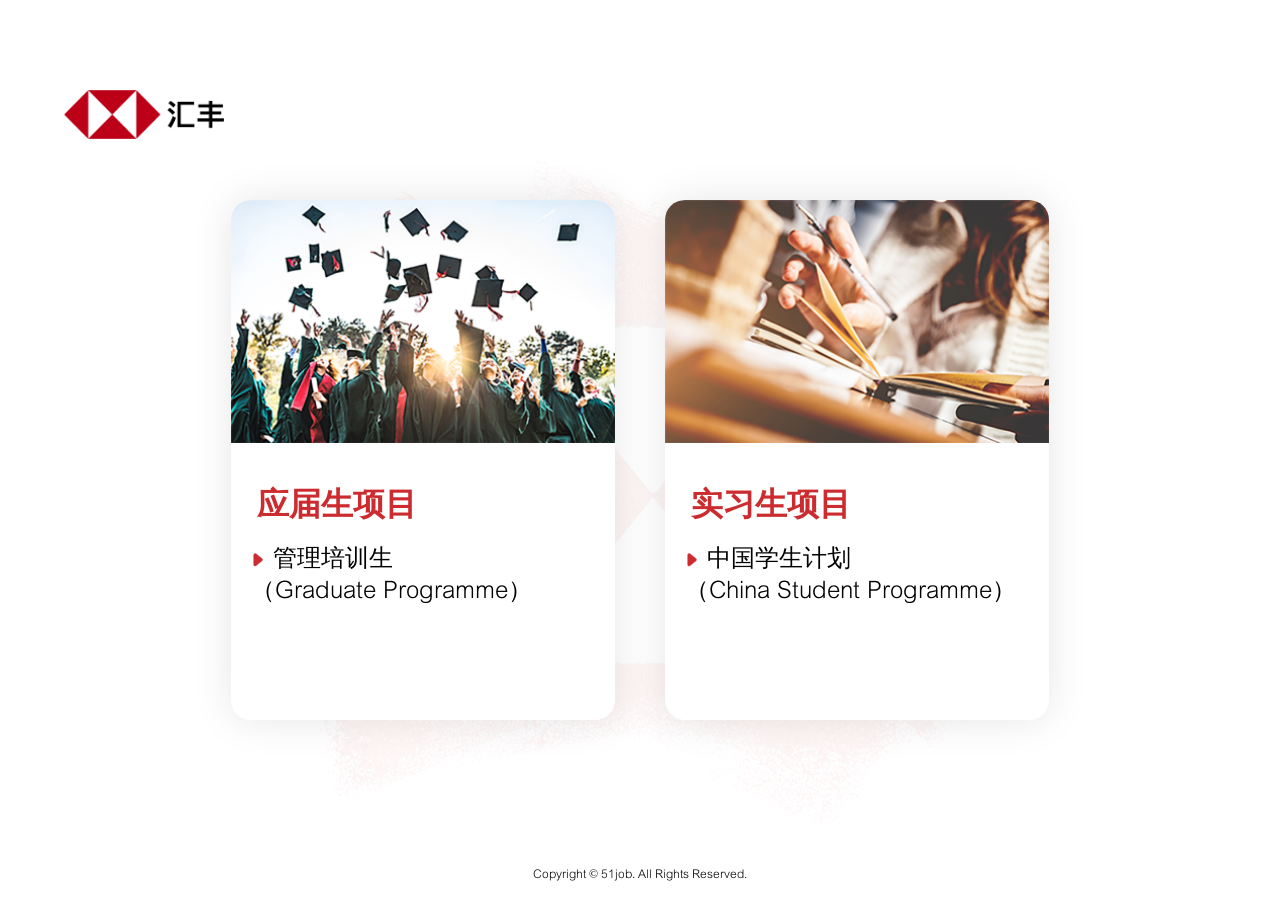
==== index.html @ 2a5f01be "修改banner" ====
<!DOCTYPE html>
<html lang="en">
<head>
  <!-- JSl70ee6Jeu8oxGMrnHo3wvqVj9bJJhqny8ovd8jeAdW8zS6lGyMfg4YvP5ZGYLPdS2XzC8arn1nfU9tlh5NT6Po3hvJfE0NNgPdnr4VinI= -->
  <!-- 是否使用数据接口：否 -->
  <meta charset="UTF-8">
  <meta name="viewport" content="width=device-width, initial-scale=1.0">
  <meta http-equiv="X-UA-Compatible" content="ie=edge">
  <meta http-equiv="Content-Type" content="text/html; charset=utf-8" />
  <meta name="viewport" content="width=device-width,initial-scale=1" />
  <title>汇丰银行2025校园招聘</title>
  <meta content="汇丰银行2025校园招聘，前程无忧为您提供最新招聘职位，校园招聘信息，面试技巧等。帮助您顺利踏入汇丰银行2025校园的大门，开启一段崭新的职业生涯。" name="description">
  <meta content="汇丰银行2025校园招聘,汇丰银行2025校园招聘信息,汇丰银行2025校园招聘" name="keywords">
  <meta http-equiv="expires" content="0">
  <meta http-equiv="pragma" content="no-cache">
  <meta http-equiv="cache-control" content="no-cache">
  <meta name="format-detection" content="telephone=no">
  <meta name="viewport" content="width=device-width,initial-scale=1,minimum-scale=1,maximum-scale=1,user-scalable=no" />
  <meta name="viewport" content="width=1280">
  <meta name="robots" content="all" />
  <meta http-equiv="cache-control" content="no-siteapp">
  <meta name="render" content="webkit|ie-comp|ie-stand">
  <link rel="stylesheet" href="./css/reset.min.css">
  <!-- <link rel="stylesheet" href="./css/style.css"> -->
  <!-- <script src="https://campus.51job.com/51job-ideal-cdn/ienv/2022d1d1d5/ienv.min.js"></script>
  <script src="https://campus.51job.com/51job-ideal-cdn/jquery/2022d1d12d4/jquery.min.js"></script> -->
  <script type="text/javascript">
    if (/(iPhone|iPad|iPod|iOS|Android)/i.test(navigator.userAgent)) {
      window.location.href="./m/index.html"
    } else {

    }
  </script>
  <!-- 51统计 -->
  <link rel="stylesheet" type="text/css" href="css/reset.min.css" />
  <script>
    var sId = "2bcb8d4c5956c9aa0345824df34c0d81";
    show = document.createElement("script");
    show.src = "//analysis.51job.com/show.js?" + sId;
    var headElement = document.getElementsByTagName("head")[0];
    headElement.appendChild(show);
   </script>
                   
  <style type="text/css">
    body{
      font-family: 'light';
    }
    /*版权*/
    .copyright {
      position: absolute;
      bottom:0;
      width: 100%;
      text-align: center;
      height: 50px;
      line-height: 50px;
      color: #000;
      font-size: 12px;
      z-index: 20;
    }

    #demo1{
      height: 100vh;
      width: 100%;
      position: relative;
      background: url(images/zsj.png) no-repeat top left/100% 100%;
    }
    .s1-content{
      height:  calc(100% - 160px); /* 设置容器高度为 100% */
      display: flex;
      flex-direction: column;
      justify-content: center; /* 水平居中 */
      align-items: center; /* 垂直居中 */

    }
    .navbox{
        display: flex;
        justify-content: center; /* 水平居中 */
        align-items: center; /* 垂直居中 */
        cursor: pointer;
    }
    .navbox .l,
    .navbox .r,
    .navbox .c{
      width: 384px;
	    height:520px;  
      background-color: #ffffff;
      box-shadow: 0px 0px 40px 0px 
        rgba(0, 0, 0, 0.1);
      border-radius: 20px;
      margin-top: 180px;
    }
    .navbox .l img,
    .navbox .r img,
    .navbox .c img{
      width: 100%;
      border-radius: 20px 20px 0px 0px;
    }
    .navbox .l{
      margin-right: 50px;
    }
    .navbox p{
      padding-left: 20px;
      padding-bottom: 15px;
      box-sizing: border-box;
      font-size: 24px;
    }
    .navbox h2{
      font-size: 32px;
	    color: #cc2c2f;
      padding: 36px 0px 15px 26px;
      box-sizing: border-box;
    }
    @media (max-width: 1200px) {
      .navbox .l,
      .navbox .r,
      .navbox .c{
        flex: 1;
        width: auto;
        height:520px;  
        background-color: #ffffff;
        box-shadow: 0px 0px 40px 0px 
          rgba(0, 0, 0, 0.1);
        border-radius: 20px;
        margin-top: 180px;
      }
    }
    .logo{
      position: absolute;
      top: 10%;
      left: 5%;
      box-sizing: border-box;
      width: 160px;
	    height: 49px;
    }
    .sjx{
      width: 15px !important;
      height: 15px !important;
      vertical-align: middle;
      /* margin-right: 15px; */
    }
    .navbox a{
      color: #000;
    }

    @font-face {
    font-family: light;
    src: url('../font/light.woff') format('truetype');
    }
  
  </style>
</head>

<body>
  <!-- <div class="ent">
    <a href="about.html"><img src="images/ent.png"></a>
  </div> -->
  <div id="demo1">
   
    <div class="s1-content">
      <img class="logo" alt="logo" src="images/logo.png" />
      <div class="navbox">
        <div class="l">
          <img alt="logo" src="images/pic1.png" />
          <h2>
            应届生项目
          </h2>
          <a href="about1.html">
           <p>
            <img class="sjx" src="images/sjx.png" />
            管理培训生<br>（Graduate Programme）
           </p>
          </a>
          <!-- <a href="about2.html">
            <p>
              <img class="sjx" src="images/sjx.png" />
              未来领袖计划<br>（Supernova Programme）
             </p>
          </a> -->
        </div>
        <div class="c">
          <img alt="logo" src="images/pic2.png" />
          <h2>
            实习生项目
          </h2>
          <!-- <a  href="sip.html">
            <p>
              <img class="sjx" src="images/sjx.png" />
              暑期实习生<br> （Summer Intern Programme）
            </p>
          </a> -->
          <a href="csp.html">
           <p>
            <img class="sjx" src="images/sjx.png" />
            <span>
              中国学生计划<br>
              （China Student Programme）
            </span>
           </p>
          </a>
        </div>
        <!-- <div class="r">
          <img alt="logo" src="images/pic3.jpg" />
          <h2>
            汇聚英才·成就未来
          </h2>
          <a target="_blank" href="https://campus.51job.com/competition">
           <p>
            <img class="sjx" src="images/sjx.png" />
            <span>
              汇丰中国未来商业领袖挑战赛
            </span>
           </p>
          </a>
        </div> -->
      </div>
    </div>
    <!-- <img class="slogan" alt="logo" src="images/slogan.png" /> -->
  </div>
  <div class="copyright">
    <p>
      Copyright © 51job. All Rights Reserved.
      <!-- <img src="images/hand.png" />未经51job.com同意，不得转载本网站之所有招聘信息及作品；无忧工作网版权所有&copy;1999-
      <script>
        document.write((new Date()).getFullYear())
      </script> -->
    </p>
  </div>
</body>


</html>
---- css/style.css ----
/*页面总宽度*/
#wrap{
    width: 100%;
    min-width: 1280px;
    margin: 0 auto;
}

/*主体内容宽度*/
.inner{
    width: 1200px;
    margin: 0 auto;
}

/*头部区域*/
.header{
    position: relative;
}
.top{
    position: fixed;
    z-index: 9;
    top: 0;
    width: 100%;
    background-color: rgba(0, 0, 0, 0.2);
}
.top .inner{
    width: 85%;
    height:72px;
    display: flex;
    align-items: center;
    justify-content: space-between;

}
.top .logo{
    float: left;
    cursor: pointer;
}
.top .logo img{
    /* width: 50%; */
}
.top .nav1{
    display: flex;
    justify-content: space-between;
    /* flex-wrap: wrap; */
    /* float: right; */
}
.top .nav1 li{
    /* float: left; */
    position: relative;
    width: 200px;

}
.top .nav1 li a{
    display: block;
    /* padding: 0px 30px; */
    /* padding: 0 36px; */
    height: 40px;
    line-height: 40px;
    font-size: 16px;
    color: #e0e0e0;
    text-align: center;
    transition: all .3s;
}
.top .nav1 li:last-child a{
    padding: 0 !important;
}
.top .nav1 li a.on, .top .nav1 li a:hover{
    /* background: #888; */
    color: #fff;
}
.top .nav1 li>a:hover::after,
.top .nav1 li>a.on:after {
    content: "";
    position: absolute;
    left: 50%;
    transform: translateX(-50%);
    bottom: -2px;
    width:60px;
    height: 3px;
    background-color: #ffffff;
}

.top2 {
    display: none;
    background-color: #fff;
}
.top .nav4 li a{
    display: block;
    width: 200px;
    /* padding: 0px 50px; */
    /* padding: 0 36px; */
    height: 40px;
    line-height: 40px;
    font-size: 16px;
    color: darkgray;
    text-align: center;
    transition: all .3s;
}
.top .nav1 li:nth-child(1) a{
    color: #fff;
}
.top .nav4 li:nth-child(1) a{
    color: #cc2c2f;
}
.top .nav4 li>a.on,.top .nav4 li>a:hover{
    color:  rgb(204, 44, 47);
}
.top .nav4 li>a:hover::after,
.top .nav4 li>a.on:after {
    background-color: rgb(204, 44, 47);
}

.top .nav3box{
    position: relative;
}
.top .nav3{
    width: 100%;
    color: #cc2c2f !important;
    background-color: #fff !important;
    position: absolute;
    text-align: center;
    min-height: 100px;
    top: 40px;
    border-radius: 8px;
    display: flex;
    align-items: center;
    justify-content: space-between;
    flex-direction: column;
    padding: 5px;
    box-sizing: border-box;
    font-size: 14px;
    display: none;
}
.top .nav3 div a{
    color: #cc2c2f !important;
    font-size: 14px;
}
.top .nav3 div{
    cursor: pointer;
    flex: 1;
    display: flex;
    align-items: center;
    justify-content: center;
    width: 100%;
}
.top .nav3 div:hover{
    border-radius: 8px;

    background-color: #cc2c2f;
}
.top .nav3 div a:hover{
    color: #fff !important;
}
.top .nav1 .nav3box:hover .nav3{
    display: flex;
    flex-direction: column;
}
/*banner*/
.banner img{
    width: 100%;
    vertical-align: bottom;
}

/*main*/
.main{
    background-color: #f2f2f2;
    position: relative;
    padding: 50px 0px;
    /* margin-top: 40px; */
}

/*title*/
.title{

}
.title h1{
    height: 36px;
    line-height: 36px;
    font-size: 18px;
    color: #fff;
    text-align: center;
}

/*contain*/
.container{
    margin-top: 24px;
}
.dsn{
    display: none;
}
.pjz{
    text-align: center;
}

/*content*/
.content{
    width: 1200px;
    min-height: 200px;
    font-size: 18px;
    background:#fff;
    border-radius: 12px;
    padding: 50px 20px;
    box-sizing: border-box;
    margin-bottom: 0.5rem;

}

.block {
    height:300px;
    background: #f47937;
    margin-bottom: 20px;
}


/*版权*/
.copyright{
    margin:0px auto 0;
    width:100%;
    height:50px;
    line-height:50px;
    text-align:center;
    color:#fff;
    font-size:12px;
    background: #cc2c2f;
}
.copyright img{
    vertical-align: text-bottom;
}

/*回到顶部*/
#goToTop { 
    position: fixed; right: 110px; z-index: 9000; bottom: 50px; 
}
#goToTop a { 
    background: none repeat scroll 0 0 #ddd; 
    /* border: 1px solid #CCCCCC;  */
    border-radius: 3px; 
    -webkit-border-radius: 12px; 
    color: #FF9966; 
    font-size: 14px; 
    text-decoration: none; 
    text-shadow: 0 1px 0 #999; 
    -webkit-text-shadow: 0 1px 0 #999; }
#goToTop a{
    padding: 7px;
    display: inline-block;
    letter-spacing: 10px;
    text-align: center;
}
#goToTop a:hover{
    background: none repeat scroll 0 0 #cc2c2f;
}

/*地图*/
.map{
    width: 100%;
    margin: 0 auto;
    height: 500px;
}
.map .map-div {
    width: 100%;
    height: 100%;
    position: relative;
    z-index: 1;
}

/*网页分享*/
.bdsharebuttonbox{
    position: fixed;
    left: 10px;
    bottom: 15px;
}
html, body {
    height: 100%; /* 设置 body 高度为 100% */
    margin: 0; /* 去除 body 的默认 margin */
    font-family: 'light';
  }


.nav2{
    position: absolute;
    top: 50px;
    right: 20px;
    width: 200px;
    height: 142px;
    background-color: #fff;
    border-radius: 12px;
}

@media screen and (max-width: 1600px) {
    .nav2{
        right: 0px;
        width: 150px;
    }
}

.qqicon img:nth-child(2){
    display: none;
}
.nav2 a{
    color: rgb(51, 51, 51);
}
.nav2 ul{
    height: 100%;
    /* padding: 30px 0px; */
    box-sizing: border-box;
    display: flex;
    flex-direction: column;
    justify-content: space-between;
    align-items: center;
}
.nav2 ul li{
    display: flex;
    align-items: center;
    justify-content: center;
    width: 90%;
    flex: 1;
    text-align: center;

}
.nav2 ul li:nth-child(1){
    border-bottom: solid 1px #999;
}
.nav2 ul li img{
    margin-right: 10px;
    vertical-align: middle;
}
.nav2 ul li a{
    width: 100%;
    height: 80%;
    text-align: center;
    display: flex;
    align-items: center;
    justify-content: flex-start;
    padding-left: 20px;
}
.nav2 ul li a:hover{
    background-color: #cc2c2f;
    color: #fff;
}
.titlebox{
    text-align: center;
    line-height:80px;
    padding-bottom: 30px;
}
.titlebox h2{
    /* font-size: 34px; */
    font-size: 36px;
    color: rgb(204, 44, 47);
    font-family:'Heavy';
}
.wlbox .titlebox h2{
    font-size: 44px;
}
.wlbox .titlebox p{
    font-size: 36px;
}
.wlbox .videobox video{
    margin: 0 0px 20px;
}
.titlebox p{
    font-size: 24px;
    color: rgb(51, 51, 51);
}

.readybox .font32{
    font-size: 32px;
    color: rgb(51, 51, 51);
    margin-bottom: 30px;
}
.readybox p{
    font-size: 16px;
    color: rgb(51, 51, 51);
}

.font32{
    font-size: 32px !important;
    color: rgb(51, 51, 51);
    margin-bottom: 30px;
    font-weight: normal !important;
}

/* 分类box */
.qqym .flbox{
    flex-wrap: wrap;
}
.qqym .flbox .fl{
    flex: 0 0 49%;
    margin-bottom: 15px;
}
.flbox{
    margin: 30px 0px;
    display: flex;
    justify-content: space-between;
}
.fl{
    flex: 1;
    background-color: #CC2C2F05;
    border-radius: 12px;
    min-height: 245px;
    margin-right: 5px;
    padding: 32px 12px 10px 0px;
    box-sizing: border-box;
}
.fl:last-child{
    margin-right: 0;
}
.fl .flbt{
    font-size: 20px;
    color: rgb(204, 44, 47);
    font-weight: bold;
    margin-bottom: 40px;
    padding-left: 22px;
}
.bm{
    height: 40px;
    line-height: 40px;
    display: flex;
    justify-content: space-between;
    align-items: center;
    padding-left: 22px;
    cursor: pointer;
    font-size: 16px;
}
.bm.on{
    color: #fff;
    border-radius: 8px;
    background-color: rgb(204, 44, 47);
}
.bm img{
    width: 36px;
    height: 20px;
    vertical-align: middle;
}
.jt2,.jt1{
    display: none;
}
.show{
    display: block;
}
.show2 span{
    line-height: 28px;
}

.jjbox p:nth-child(1),
.spbox p:nth-child(1){
    font-size: 26px;
    color: rgb(0, 0, 0);
    margin-bottom: 30px;
    font-weight: bold;
}
.jjbox p:nth-child(2),
.spbox p:nth-child(2){
    font-size: 16px;
    color: rgb(0, 0, 0);
    line-height: 35px;
    font-weight: normal;
}
.three-nav{
    margin: 50px 0px 0px;
    box-sizing: border-box;
    display: flex;
    justify-content: space-between;
    cursor: pointer;
}
.three-nav>div{
    flex: 1;
    font-size: 16px;
    height: 53px;
    text-align: center;
    line-height: 53px;
    border-radius: 16px 16px 0px 0px;
    background-color: rgba(0, 0, 0, 0.02);
}
.three-nav>div.on{
    color: #fff;
    background-color: #cc2c2f;
}
.three-content{
    font-size: 16px;
    padding: 29px 24px 32px 29px;
    transform-origin: 0% 0% 0px;
    margin-bottom: 39px;
    box-shadow: rgba(0, 0, 0, 0.04) 0px 0px 20px 0px;
    box-sizing: border-box;

    /* line-height: 30px; */
}
.three-content p{
    line-height: 28px;
    position: relative;
    padding-left: 15px;
}
.three-content p::after{
    content: "";
    position: absolute;
    left: 0%;
    top: 10px;
    width:7px;
    height: 7px;
    border-radius: 50%;
    background-color: #cc2c2f;
}
.videobox video{
    width: 100%;
    margin: 30px 0px;
    box-sizing: border-box;
}

.submit{
    margin: 50px auto;
    font-size: 24px;
    color: rgb(255, 255, 255);
    width: 242px;
    height: 80px;
    border-radius: 40px;
    cursor: pointer;
    text-align: center;
    line-height: 80px;
    font-weight: bold;
    background-color: rgb(204, 44, 47);
    box-shadow: rgba(204, 44, 47, 0.4) 0px 0px 30px 0px;
}
.submit2{
    transform: scale(.8);
}
.welcome {
    text-align: center;
    line-height: 38px;
    font-size: 16px;
}
.welcome a{
    color: #cc2c2f;
}

/* .xhcontent{
    min-height: 300px;
} */

.three-content{
    display: flex;
    flex-direction: column;
}

.three-content div{
    display: none;
}
.show2{
    display: flex !important;
    flex-direction: column;

}

.readmore{
    color: #cc2c2f;
    cursor: pointer;
}

/* 暑期实习生计划申请要求 */

.red{
    color: #cc2c2f;
}
.xb-title{
    line-height: 36px;
    font-size: 20px;
    color: rgb(204, 44, 47);
    font-weight: bold;
    margin-bottom: 15px;
    margin-top: 30px;
}
.plan-res p{
    line-height: 32px;
    font-size: 16px;
    color: rgb(51, 51, 51);
}
.othercity{
    text-decoration: underline;
}
.city-tips{
    width: 500px;
    padding: 30px;
    box-sizing: border-box;
    /* height: 80px; */
    background: url(../images/citytips.png) no-repeat top left/100% 100%;
    display: flex;
    align-items: center;
    justify-content: center;
    position: absolute;
    left: 350px;
    top: -30px;
}
.citysbox{
    position: relative;
    line-height: 32px;
    font-size: 16px;
    color: rgb(51, 51, 51);
    /* padding-bottom: 50px; */
}
.city-tips {
    display: none;
}
.city-tips p{

    line-height: 20px;
}
.city-tips p::after{
    content: '';
    display: none;
}
.city-tips img{
    float: left;
    width: 150px;
    height: 40px;
    margin-right: 20px;
}
.citybox{
    display: flex;
}

.cirbox p{
    position: relative;
    padding-left: 30px;
    box-sizing: border-box;
    font-size: 16px;
}
.cirbox p::after{
    content: "";
    position: absolute;
    left: 0%;
    top: 12px;
    width:7px;
    height: 7px;
    border-radius: 50%;
    background-color: #cc2c2f;
}

.planbox{
    margin-top: 50px;
}

.twocity{
    width: 50%;
    margin: 0 auto;
    display: flex;
    align-items: center;
    justify-content: space-between;
}
.qqyq{
    margin-top: 50px;
}

/* 未来 */
.fulture p{
    font-size: 16px;
	line-height: 40px;
	color: #333333;
    text-align: justify;
}
.fulture .xbt{
    color: #cc2c2f;
    margin-top: 30px;
    font-size: 20px;
    font-family: 'Heavy';
    font-weight: bold;
}

/* 培养 */
.pyms{
    margin-top: 50px;
    min-height: 100px;
}
.py{
    background-color: #cc2c2f;
    color: #fff;
    width: 100%;
    height: 64px;
    margin: 20px auto;
    text-align: center;
    line-height: 64px;
    font-size: 24px;
    font-weight: bold;

}
.pyms p{
    font-size: 16px;
	line-height: 30px;
	color: #333333;
    text-align: justify;
    padding: 20px 0px;
    box-sizing: border-box;
}
.xb-l{
    font-size: 24px;
	line-height: 24px;
	letter-spacing: 0px;
	color: #333333;
    padding: 40px 0px 20px;
    box-sizing: border-box;
    font-weight: bold;
}
.iconlist a:last-child{
    margin: 0;
}
.doit{
    min-height: 50px;
    padding: 30px 20px;
    box-sizing: border-box;
}
.doit .cirbox p{
    line-height: 32px;
}
/* .doit .cirbox p::after{
    top: 12px !important;
} */

.picbox img{
    display: block;
    margin: 0 auto;
}

/* 学生计划 */
.studentplan{
    min-height: 200px;
    margin-bottom: 50px;
}
.studentplan p{
    text-indent: 2em;
    line-height: 32px;
    font-size: 16px;
    color: rgb(51, 51, 51);
}
.student-plan .xb-l{
    font-size: 22px;
}

.twopart-img{
    display: flex;
    justify-content: space-between;
}

/* .twopart-img .l{
    width: 500px;
} */
.iconlist{
    display: flex;
    box-sizing: border-box;
    margin: 30px 0px;

}
.iconlist a{
    color: rgb(51, 51, 51);
    height: 160px;
    background-color: #fff;
    flex: 1;
    text-align: center;
    margin-right: 10px;
    display: flex;
    align-items: center;
    flex-direction: column;
    justify-content: center;
    border-radius: 12px;
    /* margin: 0px 20px; */
    cursor: pointer;

}
.icon-box{
    width: 100%;
    height: 100%;
}
.icon-box p{
    line-height: 25px;
}
.imgbox img{
    width: 70px;
    height: 70px;
    margin: 0 auto;
    margin-bottom: 10px;
    margin-top: 20px;
}
.imgbox img:nth-child(2){
    display: none;
}

.icon-box:hover{
    background-color: #cc2c2f;
    color: #fff;
    border-radius: 12px;
}

.iconlist a:nth-child(4) .imgbox img{
    height: 55px;
    margin-bottom: 25px;
}
.qa{
    margin-bottom: 40px;
}
.qa .bt{
    font-size: 20px;
    color: rgb(204, 44, 47);
    font-weight: bold;
}
.qa p{
    padding-left: 40px;
    line-height: 32px;
    font-size: 16px;
    color: rgb(51, 51, 51);
    position: relative;
    text-align: justify;
}
.qa .bt{
    position: relative;
    margin-bottom: 15px;
}

.qa .bt:after {
    content: "";
    background: url(../images/qa/q.png) no-repeat top left/100% 100%;
    position: absolute;
    left: 10px;
    transform: translateX(-50%);
    top: 0px;
    width:28px;
    height:28px;
    background-color: #ffffff;
}
.qa p:after {
    content: "";
    background: url(../images/qa/a.png) no-repeat top left/100% 100%;
    position: absolute;
    left: 10px;
    transform: translateX(-50%);
    top: 0px;
    width:28px;
    height:28px;
    background-color: #ffffff;
}
.qa-box .picbox{
    width: 100%;
}
.qa-box .picbox img{
    width: 100%;
    margin: 20px auto 20px 20px;
    box-sizing: border-box;
    display: block;
    
}
.qa a{
    cursor: pointer;
    text-decoration: underline;
}

.dj:after {
    content: "";
    background: none !important;

}

.dj .jt{
    width: 30px;
    height: 30px;
    margin-left: 50px;
    vertical-align: middle;
}
.tz{
    margin-top: 50px;
    margin-bottom: 20px;
}
.tz a,.tz2 a{
    text-decoration: none;
    color: rgb(51, 51, 51);
}

.ewm{
    text-align: center;
    margin: 0 auto;
    font-size: 24px;
    color: rgb(204, 44, 47);
    margin-top: 50px;
    margin-bottom: 40px;
}
.ewm .picbox img{
    display: block !important;
    margin: 40px auto !important;
}

@font-face {
    font-family: light;
    src: url('../font/light.woff') format('truetype');
}

@font-face {
    font-family: Bold;
    src: url('../font/Bold.woff') format('truetype');
}
@font-face {
    font-family: Heavy;
    src: url('../font/Heavy.woff') format('truetype');
}
@font-face {
    font-family: Medium;
    src: url('../font/Medium.woff') format('truetype');
}
.marginT{
    margin-top: 50px;
}
.willbox{
    display: flex;
    justify-content: space-between;
    align-items: center;
}
.willbox .l{
    width: 62%;
    min-width: 62%;
    max-width: 62%;
    min-height: fit-content;
    max-height: fit-content;
    height: fit-content;
    flex: 0 0 auto;
    overflow: visible;
    position: relative;
    z-index: 1;
    flex-direction: row;
    border-radius: 8px;
    cursor: inherit;
    background-color: rgb(255, 255, 255);
    padding-top: 54px;
    padding-left: 34px;
    transform-origin: 0% 0% 0px;
    box-shadow: rgba(0, 0, 0, 0.02) 0px 0px 20px 0px;
    display: flex;
    flex-wrap: wrap;
} 
.willbox .l div{
    flex: 0 0 50%;
    line-height: 32px;
    font-size: 16px;
    margin-bottom: 54px;
    position: relative;
    padding-left: 27px;
    box-sizing: border-box;
    display: flex;
    align-items: center;
}
.willbox .l div::after{
    display: block;
    content: "";
    position: absolute;
    width: 8px;
    min-width: 8px;
    max-width: 8px;
    min-height: 60px;
    max-height: 60px;
    height: 60px;
    border-radius: 0.533vw;
    left: 0;
    top: 50%;
    transform: translateY(-50%);
    background-color: #cc2c2f;
}
.willbox .l div p{
    width: 70%;
}
.willbox .r{
    flex: 1;
}
.willbox .r img{
    display: block;
    /* width: 100%;
    height: 100%; */
    /* width: 100%; */
    margin-left: -180px;
}
.plansbox{
    display: flex;
    align-items: center;
    justify-content: space-between;
    width: 100%;
}
.plansbox .r{
    width: 48%;
    min-width: 48%;
    max-width: 48%;
    min-height: fit-content;
    max-height: fit-content;
    height: fit-content;
    flex: 0 0 auto;
    overflow: visible;
    position: relative;
    flex-direction: column;
    border-radius: 8px;
    cursor: inherit;
    background-color: rgb(255, 255, 255);
    padding: 40px 34px 1px;
    box-sizing: border-box;
    transform-origin: 0% 0% 0px;
    box-shadow: rgba(0, 0, 0, 0.02) 0px 0px 20px 0px;
}
.plansbox .l{
    vertical-align: top;
    font-size: 0px;
    flex-shrink: 0;
    position: relative;
    cursor: inherit;
    transform-origin: 0% 0% 0px;
    width: 49%;
    height: 100%;
    box-sizing: border-box;
}
.plansbox .l img{
    width: 100%;
    height: 100%;
}

.plansbox .r .line{
    display: flex;
    margin-bottom: 36px;
    padding-bottom: 10px;
    border-bottom: 2px solid rgba(0, 0, 0, 0.04);
}
.plansbox .r .line:last-child{
    border: none;
}
.plansbox .planicon{
    width: 90px;
    height: 90px;
    margin-right: 31px;
    margin-bottom: 20px;
}
.plansbox .plist{
    padding-top: 8px;
}
.plansbox .plist h2{
    margin-bottom: 20px;
    font-size: 24px;
    color: rgb(204, 44, 47);
}
.plansbox .plist p{
    font-size: 18px;
    color: rgb(51, 51, 51);
}
.csbox{
    font-size: 16px;
    color: rgb(51, 51, 51);
    line-height: 30px;
    margin-bottom: 30px;
}
.csbox a{
    margin: 20px 0;
    display: block;
    text-align: center;
    color: #cc2c2f;
    font-weight: bold;
}
.ljcs .submit{
    width: 142px;
    height: 45px;
    border-radius: 40px;
    cursor: pointer;
    text-align: center;
    line-height: 45px;
    font-size: 16px;
}

.closeSubmit{
    background-color: #cccccc;
    color: #ffffff;
    box-shadow: none;
    cursor: not-allowed;
}
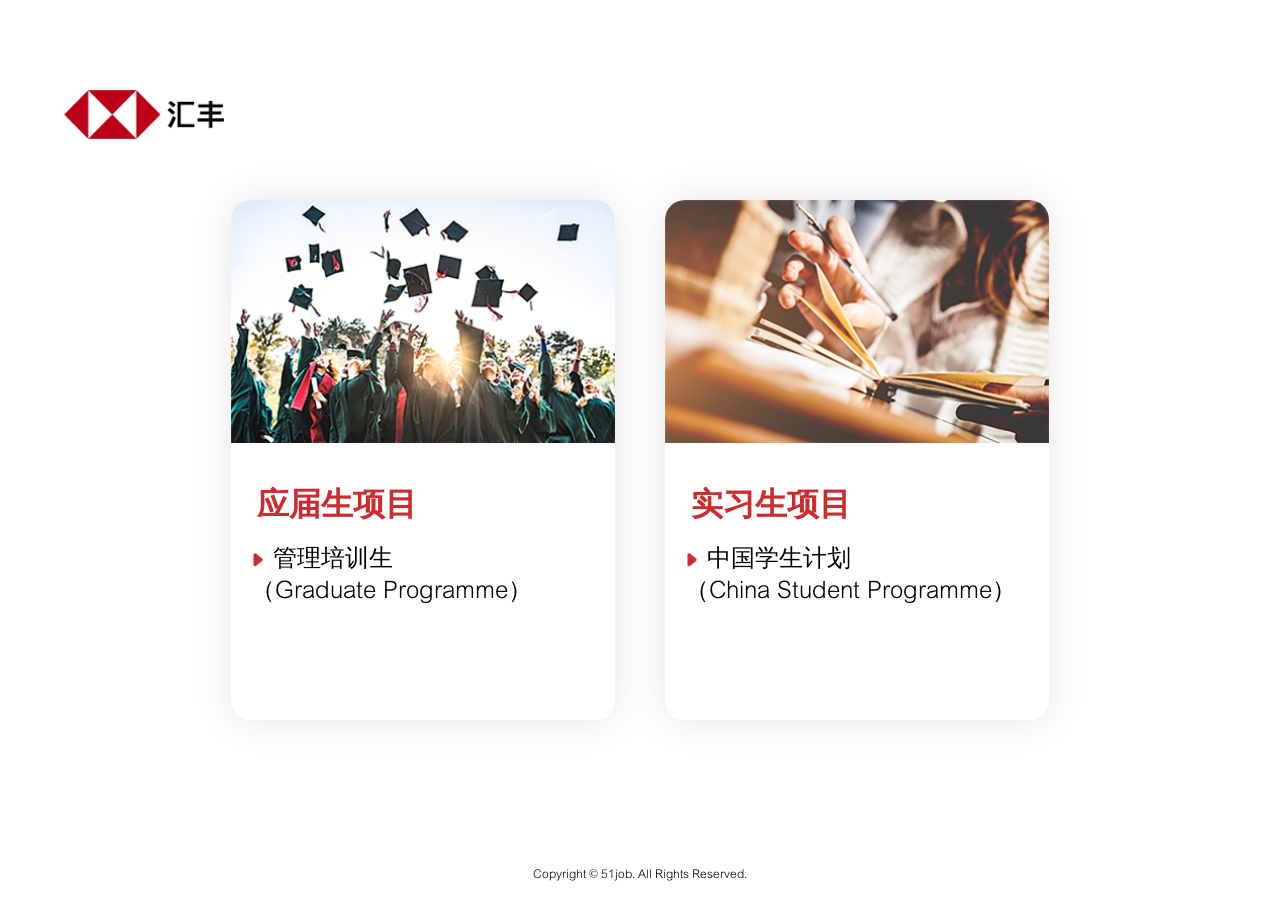
==== commit 69204018: "4" ====
--- a/index.html
+++ b/index.html
@@ -1,204 +1,204 @@
 <!DOCTYPE html>
 <html lang="en">
-<head>
-  <!-- JSl70ee6Jeu8oxGMrnHo3wvqVj9bJJhqny8ovd8jeAdW8zS6lGyMfg4YvP5ZGYLPdS2XzC8arn1nfU9tlh5NT6Po3hvJfE0NNgPdnr4VinI= -->
-  <!-- 是否使用数据接口：否 -->
-  <meta charset="UTF-8">
-  <meta name="viewport" content="width=device-width, initial-scale=1.0">
-  <meta http-equiv="X-UA-Compatible" content="ie=edge">
-  <meta http-equiv="Content-Type" content="text/html; charset=utf-8" />
-  <meta name="viewport" content="width=device-width,initial-scale=1" />
-  <title>汇丰银行2025校园招聘</title>
-  <meta content="汇丰银行2025校园招聘，前程无忧为您提供最新招聘职位，校园招聘信息，面试技巧等。帮助您顺利踏入汇丰银行2025校园的大门，开启一段崭新的职业生涯。" name="description">
-  <meta content="汇丰银行2025校园招聘,汇丰银行2025校园招聘信息,汇丰银行2025校园招聘" name="keywords">
-  <meta http-equiv="expires" content="0">
-  <meta http-equiv="pragma" content="no-cache">
-  <meta http-equiv="cache-control" content="no-cache">
-  <meta name="format-detection" content="telephone=no">
-  <meta name="viewport" content="width=device-width,initial-scale=1,minimum-scale=1,maximum-scale=1,user-scalable=no" />
-  <meta name="viewport" content="width=1280">
-  <meta name="robots" content="all" />
-  <meta http-equiv="cache-control" content="no-siteapp">
-  <meta name="render" content="webkit|ie-comp|ie-stand">
-  <link rel="stylesheet" href="./css/reset.min.css">
-  <!-- <link rel="stylesheet" href="./css/style.css"> -->
-  <!-- <script src="https://campus.51job.com/51job-ideal-cdn/ienv/2022d1d1d5/ienv.min.js"></script>
+  <head>
+    <!-- JSl70ee6Jeu8oxGMrnHo3wvqVj9bJJhqny8ovd8jeAdW8zS6lGyMfg4YvP5ZGYLPdS2XzC8arn1nfU9tlh5NT6Po3hvJfE0NNgPdnr4VinI= -->
+    <!-- 是否使用数据接口：否 -->
+    <meta charset="UTF-8" />
+    <meta name="viewport" content="width=device-width, initial-scale=1.0" />
+    <meta http-equiv="X-UA-Compatible" content="ie=edge" />
+    <meta http-equiv="Content-Type" content="text/html; charset=utf-8" />
+    <meta name="viewport" content="width=device-width,initial-scale=1" />
+    <title>汇丰银行2025校园招聘</title>
+    <meta
+      content="汇丰银行2025校园招聘，前程无忧为您提供最新招聘职位，校园招聘信息，面试技巧等。帮助您顺利踏入汇丰银行2025校园的大门，开启一段崭新的职业生涯。"
+      name="description"
+    />
+    <meta
+      content="汇丰银行2025校园招聘,汇丰银行2025校园招聘信息,汇丰银行2025校园招聘"
+      name="keywords"
+    />
+    <meta http-equiv="expires" content="0" />
+    <meta http-equiv="pragma" content="no-cache" />
+    <meta http-equiv="cache-control" content="no-cache" />
+    <meta name="format-detection" content="telephone=no" />
+    <meta
+      name="viewport"
+      content="width=device-width,initial-scale=1,minimum-scale=1,maximum-scale=1,user-scalable=no"
+    />
+    <meta name="viewport" content="width=1280" />
+    <meta name="robots" content="all" />
+    <meta http-equiv="cache-control" content="no-siteapp" />
+    <meta name="render" content="webkit|ie-comp|ie-stand" />
+    <link rel="stylesheet" href="./css/reset.min.css" />
+    <!-- <link rel="stylesheet" href="./css/style.css"> -->
+    <!-- <script src="https://campus.51job.com/51job-ideal-cdn/ienv/2022d1d1d5/ienv.min.js"></script>
   <script src="https://campus.51job.com/51job-ideal-cdn/jquery/2022d1d12d4/jquery.min.js"></script> -->
-  <script type="text/javascript">
-    if (/(iPhone|iPad|iPod|iOS|Android)/i.test(navigator.userAgent)) {
-      window.location.href="./m/index.html"
-    } else {
-
-    }
-  </script>
-  <!-- 51统计 -->
-  <link rel="stylesheet" type="text/css" href="css/reset.min.css" />
-  <script>
-    var sId = "2bcb8d4c5956c9aa0345824df34c0d81";
-    show = document.createElement("script");
-    show.src = "//analysis.51job.com/show.js?" + sId;
-    var headElement = document.getElementsByTagName("head")[0];
-    headElement.appendChild(show);
-   </script>
-                   
-  <style type="text/css">
-    body{
-      font-family: 'light';
-    }
-    /*版权*/
-    .copyright {
-      position: absolute;
-      bottom:0;
-      width: 100%;
-      text-align: center;
-      height: 50px;
-      line-height: 50px;
-      color: #000;
-      font-size: 12px;
-      z-index: 20;
-    }
-
-    #demo1{
-      height: 100vh;
-      width: 100%;
-      position: relative;
-      background: url(images/zsj.png) no-repeat top left/100% 100%;
-    }
-    .s1-content{
-      height:  calc(100% - 160px); /* 设置容器高度为 100% */
-      display: flex;
-      flex-direction: column;
-      justify-content: center; /* 水平居中 */
-      align-items: center; /* 垂直居中 */
-
-    }
-    .navbox{
+    <script type="text/javascript">
+      if (/(iPhone|iPad|iPod|iOS|Android)/i.test(navigator.userAgent)) {
+        window.location.href = "./m/index.html";
+      } else {
+      }
+    </script>
+    <!-- 51统计 -->
+    <link rel="stylesheet" type="text/css" href="css/reset.min.css" />
+    <script>
+      var sId = "2bcb8d4c5956c9aa0345824df34c0d81";
+      show = document.createElement("script");
+      show.src = "//analysis.51job.com/show.js?" + sId;
+      var headElement = document.getElementsByTagName("head")[0];
+      headElement.appendChild(show);
+    </script>
+
+    <style type="text/css">
+      body {
+        font-family: "light";
+      }
+      /*版权*/
+      .copyright {
+        position: absolute;
+        bottom: 0;
+        width: 100%;
+        text-align: center;
+        height: 50px;
+        line-height: 50px;
+        color: #000;
+        font-size: 12px;
+        z-index: 20;
+      }
+
+      #demo1 {
+        height: 100vh;
+        width: 100%;
+        position: relative;
+        /* background: url(images/zsj.png) no-repeat top left/100% 100%; */
+        background: #ffffff;
+      }
+      .s1-content {
+        height: calc(100% - 160px); /* 设置容器高度为 100% */
+        display: flex;
+        flex-direction: column;
+        justify-content: center; /* 水平居中 */
+        align-items: center; /* 垂直居中 */
+      }
+      .navbox {
         display: flex;
         justify-content: center; /* 水平居中 */
         align-items: center; /* 垂直居中 */
         cursor: pointer;
-    }
-    .navbox .l,
-    .navbox .r,
-    .navbox .c{
-      width: 384px;
-	    height:520px;  
-      background-color: #ffffff;
-      box-shadow: 0px 0px 40px 0px 
-        rgba(0, 0, 0, 0.1);
-      border-radius: 20px;
-      margin-top: 180px;
-    }
-    .navbox .l img,
-    .navbox .r img,
-    .navbox .c img{
-      width: 100%;
-      border-radius: 20px 20px 0px 0px;
-    }
-    .navbox .l{
-      margin-right: 50px;
-    }
-    .navbox p{
-      padding-left: 20px;
-      padding-bottom: 15px;
-      box-sizing: border-box;
-      font-size: 24px;
-    }
-    .navbox h2{
-      font-size: 32px;
-	    color: #cc2c2f;
-      padding: 36px 0px 15px 26px;
-      box-sizing: border-box;
-    }
-    @media (max-width: 1200px) {
+      }
       .navbox .l,
       .navbox .r,
-      .navbox .c{
-        flex: 1;
-        width: auto;
-        height:520px;  
+      .navbox .c {
+        width: 384px;
+        height: 520px;
         background-color: #ffffff;
-        box-shadow: 0px 0px 40px 0px 
-          rgba(0, 0, 0, 0.1);
+        box-shadow: 0px 0px 40px 0px rgba(0, 0, 0, 0.1);
         border-radius: 20px;
         margin-top: 180px;
       }
-    }
-    .logo{
-      position: absolute;
-      top: 10%;
-      left: 5%;
-      box-sizing: border-box;
-      width: 160px;
-	    height: 49px;
-    }
-    .sjx{
-      width: 15px !important;
-      height: 15px !important;
-      vertical-align: middle;
-      /* margin-right: 15px; */
-    }
-    .navbox a{
-      color: #000;
-    }
-
-    @font-face {
-    font-family: light;
-    src: url('../font/light.woff') format('truetype');
-    }
-  
-  </style>
-</head>
-
-<body>
-  <!-- <div class="ent">
+      .navbox .l img,
+      .navbox .r img,
+      .navbox .c img {
+        width: 100%;
+        border-radius: 20px 20px 0px 0px;
+      }
+      .navbox .l {
+        margin-right: 50px;
+      }
+      .navbox p {
+        padding-left: 20px;
+        padding-bottom: 15px;
+        box-sizing: border-box;
+        font-size: 24px;
+      }
+      .navbox h2 {
+        font-size: 32px;
+        color: #cc2c2f;
+        padding: 36px 0px 15px 26px;
+        box-sizing: border-box;
+      }
+      @media (max-width: 1200px) {
+        .navbox .l,
+        .navbox .r,
+        .navbox .c {
+          flex: 1;
+          width: auto;
+          height: 520px;
+          background-color: #ffffff;
+          box-shadow: 0px 0px 40px 0px rgba(0, 0, 0, 0.1);
+          border-radius: 20px;
+          margin-top: 180px;
+        }
+      }
+      .logo {
+        position: absolute;
+        top: 10%;
+        left: 5%;
+        box-sizing: border-box;
+        width: 160px;
+        height: 49px;
+      }
+      .sjx {
+        width: 15px !important;
+        height: 15px !important;
+        vertical-align: middle;
+        /* margin-right: 15px; */
+      }
+      .navbox a {
+        color: #000;
+      }
+
+      @font-face {
+        font-family: light;
+        src: url("../font/light.woff") format("truetype");
+      }
+    </style>
+  </head>
+
+  <body>
+    <!-- <div class="ent">
     <a href="about.html"><img src="images/ent.png"></a>
   </div> -->
-  <div id="demo1">
-   
-    <div class="s1-content">
-      <img class="logo" alt="logo" src="images/logo.png" />
-      <div class="navbox">
-        <div class="l">
-          <img alt="logo" src="images/pic1.png" />
-          <h2>
-            应届生项目
-          </h2>
-          <a href="about1.html">
-           <p>
-            <img class="sjx" src="images/sjx.png" />
-            管理培训生<br>（Graduate Programme）
-           </p>
-          </a>
-          <!-- <a href="about2.html">
+    <div id="demo1">
+      <div class="s1-content">
+        <img class="logo" alt="logo" src="images/logo.png" />
+        <div class="navbox">
+          <div class="l">
+            <img alt="logo" src="images/pic1.png" />
+            <h2>应届生项目</h2>
+            <a href="about1.html">
+              <p>
+                <img class="sjx" src="images/sjx.png" />
+                管理培训生<br />（Graduate Programme）
+              </p>
+            </a>
+            <!-- <a href="about2.html">
             <p>
               <img class="sjx" src="images/sjx.png" />
               未来领袖计划<br>（Supernova Programme）
              </p>
           </a> -->
-        </div>
-        <div class="c">
-          <img alt="logo" src="images/pic2.png" />
-          <h2>
-            实习生项目
-          </h2>
-          <!-- <a  href="sip.html">
+          </div>
+          <div class="c">
+            <img alt="logo" src="images/pic2.png" />
+            <h2>实习生项目</h2>
+            <!-- <a  href="sip.html">
             <p>
               <img class="sjx" src="images/sjx.png" />
               暑期实习生<br> （Summer Intern Programme）
             </p>
           </a> -->
-          <a href="csp.html">
-           <p>
-            <img class="sjx" src="images/sjx.png" />
-            <span>
-              中国学生计划<br>
-              （China Student Programme）
-            </span>
-           </p>
-          </a>
-        </div>
-        <!-- <div class="r">
+            <a href="csp.html">
+              <p>
+                <img class="sjx" src="images/sjx.png" />
+                <span>
+                  中国学生计划<br />
+                  （China Student Programme）
+                </span>
+              </p>
+            </a>
+          </div>
+          <!-- <div class="r">
           <img alt="logo" src="images/pic3.jpg" />
           <h2>
             汇聚英才·成就未来
@@ -212,20 +212,18 @@
            </p>
           </a>
         </div> -->
+        </div>
       </div>
+      <!-- <img class="slogan" alt="logo" src="images/slogan.png" /> -->
     </div>
-    <!-- <img class="slogan" alt="logo" src="images/slogan.png" /> -->
-  </div>
-  <div class="copyright">
-    <p>
-      Copyright © 51job. All Rights Reserved.
-      <!-- <img src="images/hand.png" />未经51job.com同意，不得转载本网站之所有招聘信息及作品；无忧工作网版权所有&copy;1999-
+    <div class="copyright">
+      <p>
+        Copyright © 51job. All Rights Reserved.
+        <!-- <img src="images/hand.png" />未经51job.com同意，不得转载本网站之所有招聘信息及作品；无忧工作网版权所有&copy;1999-
       <script>
         document.write((new Date()).getFullYear())
       </script> -->
-    </p>
-  </div>
-</body>
-
-
-</html>+      </p>
+    </div>
+  </body>
+</html>
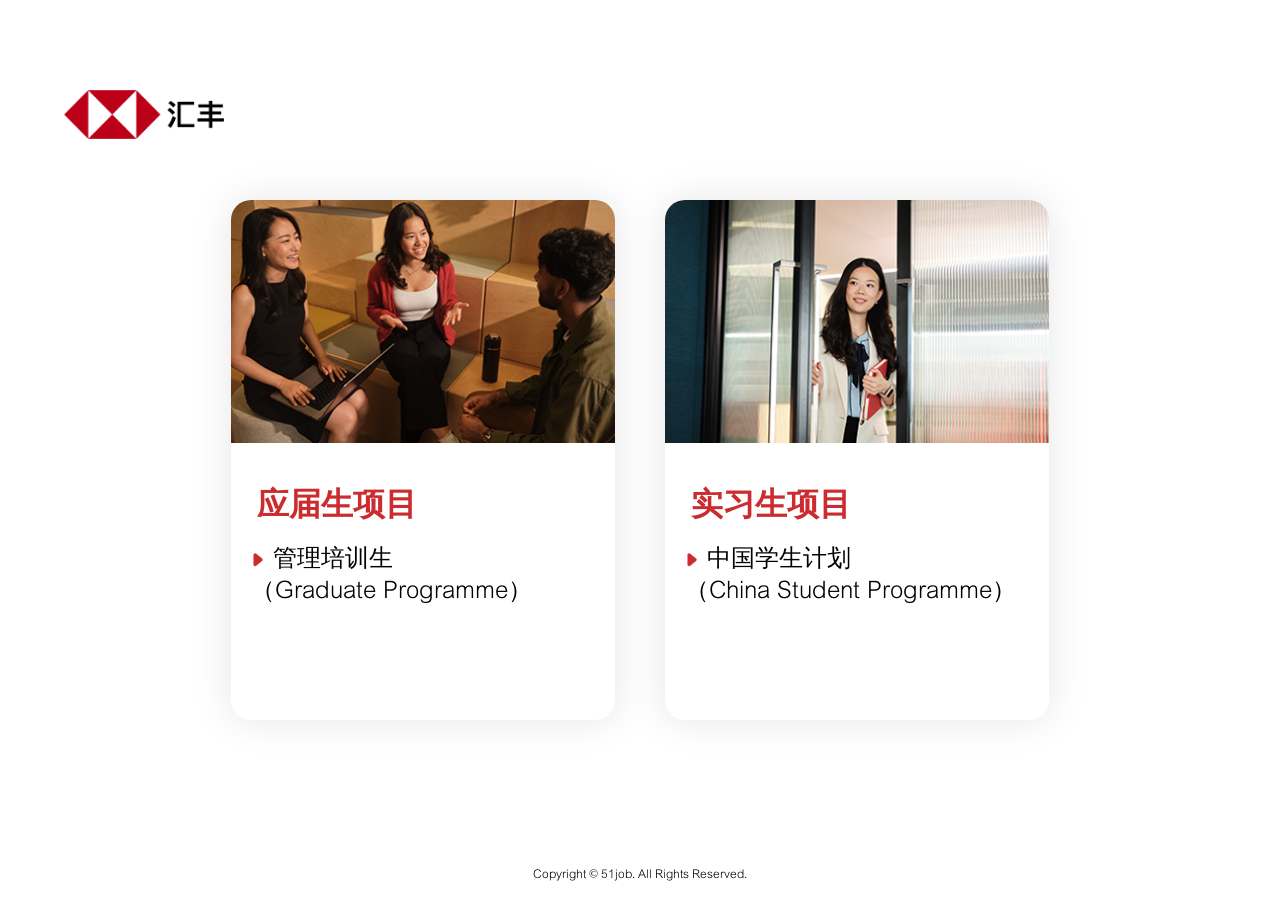
==== commit a4d13d9c: "6" ====
--- a/index.html
+++ b/index.html
@@ -8,13 +8,13 @@
     <meta http-equiv="X-UA-Compatible" content="ie=edge" />
     <meta http-equiv="Content-Type" content="text/html; charset=utf-8" />
     <meta name="viewport" content="width=device-width,initial-scale=1" />
-    <title>汇丰银行2025校园招聘</title>
+    <title>汇丰银行2026校园招聘</title>
     <meta
-      content="汇丰银行2025校园招聘，前程无忧为您提供最新招聘职位，校园招聘信息，面试技巧等。帮助您顺利踏入汇丰银行2025校园的大门，开启一段崭新的职业生涯。"
+      content="汇丰银行2026校园招聘，前程无忧为您提供最新招聘职位，校园招聘信息，面试技巧等。帮助您顺利踏入汇丰银行2026校园的大门，开启一段崭新的职业生涯。"
       name="description"
     />
     <meta
-      content="汇丰银行2025校园招聘,汇丰银行2025校园招聘信息,汇丰银行2025校园招聘"
+      content="汇丰银行2026校园招聘,汇丰银行2026校园招聘信息,汇丰银行2026校园招聘"
       name="keywords"
     />
     <meta http-equiv="expires" content="0" />
@@ -164,7 +164,7 @@
         <img class="logo" alt="logo" src="images/logo.png" />
         <div class="navbox">
           <div class="l">
-            <img alt="logo" src="images/pic1.png" />
+            <img alt="logo" src="images/pic10.png" />
             <h2>应届生项目</h2>
             <a href="about1.html">
               <p>
@@ -180,7 +180,7 @@
           </a> -->
           </div>
           <div class="c">
-            <img alt="logo" src="images/pic2.png" />
+            <img alt="logo" src="images/pic9.png" />
             <h2>实习生项目</h2>
             <!-- <a  href="sip.html">
             <p>
--- a/css/style.css
+++ b/css/style.css
@@ -386,6 +386,13 @@
 .qqym .flbox .fl{
     flex: 0 0 49%;
     margin-bottom: 15px;
+}
+.bottom{
+    width: 100%;
+}
+.bottom img{
+    width: 100%;
+    display: block;
 }
 .flbox{
     margin: 30px 0px;
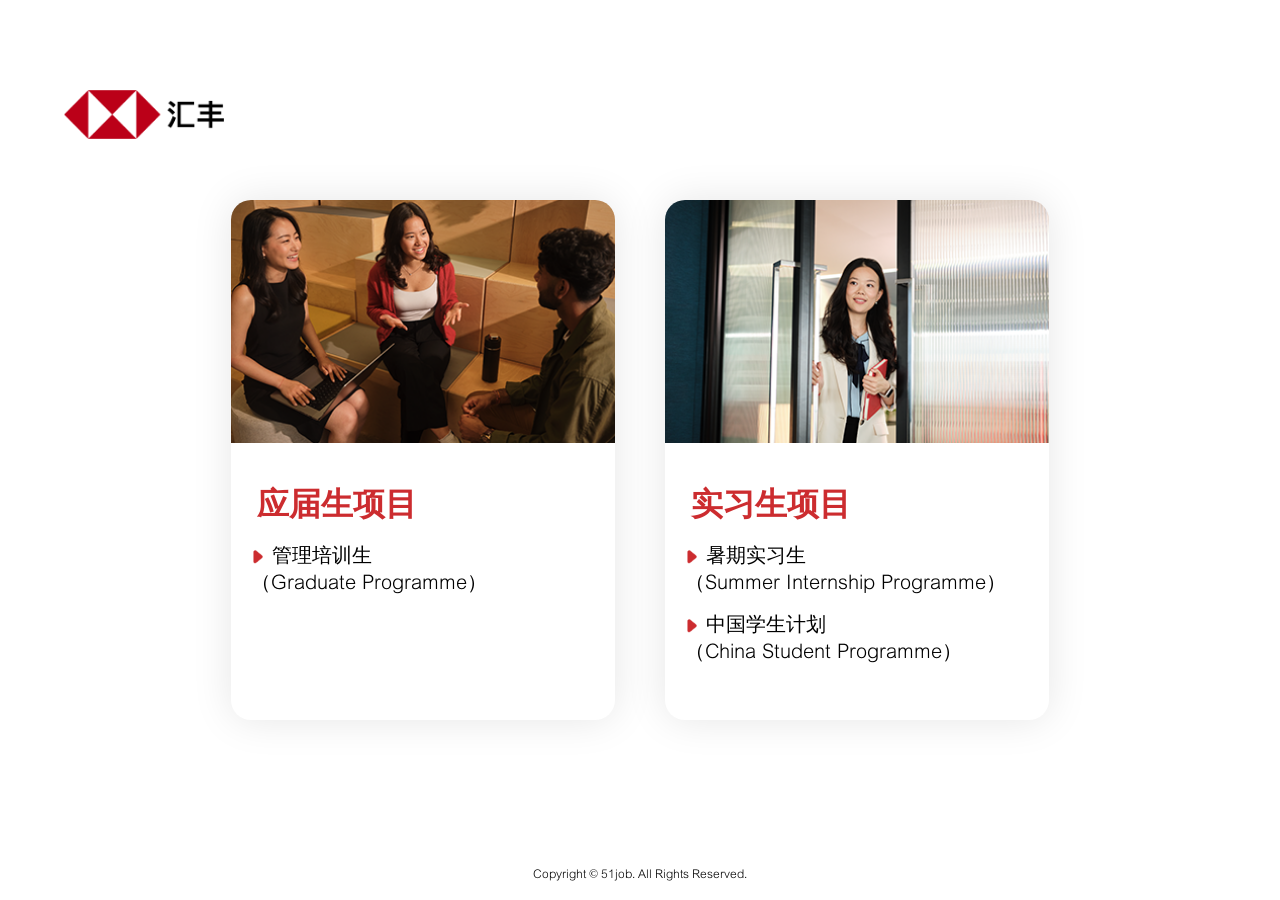
==== commit bffa66fb: "暑期实习生" ====
--- a/index.html
+++ b/index.html
@@ -109,7 +109,7 @@
         padding-left: 20px;
         padding-bottom: 15px;
         box-sizing: border-box;
-        font-size: 24px;
+        font-size: 20px;
       }
       .navbox h2 {
         font-size: 32px;
@@ -182,12 +182,13 @@
           <div class="c">
             <img alt="logo" src="images/pic9.png" />
             <h2>实习生项目</h2>
-            <!-- <a  href="sip.html">
-            <p>
-              <img class="sjx" src="images/sjx.png" />
-              暑期实习生<br> （Summer Intern Programme）
-            </p>
-          </a> -->
+            <a href="sip.html">
+              <p>
+                <img class="sjx" src="images/sjx.png" />
+                暑期实习生<br />
+                （Summer Internship Programme）
+              </p>
+            </a>
             <a href="csp.html">
               <p>
                 <img class="sjx" src="images/sjx.png" />
